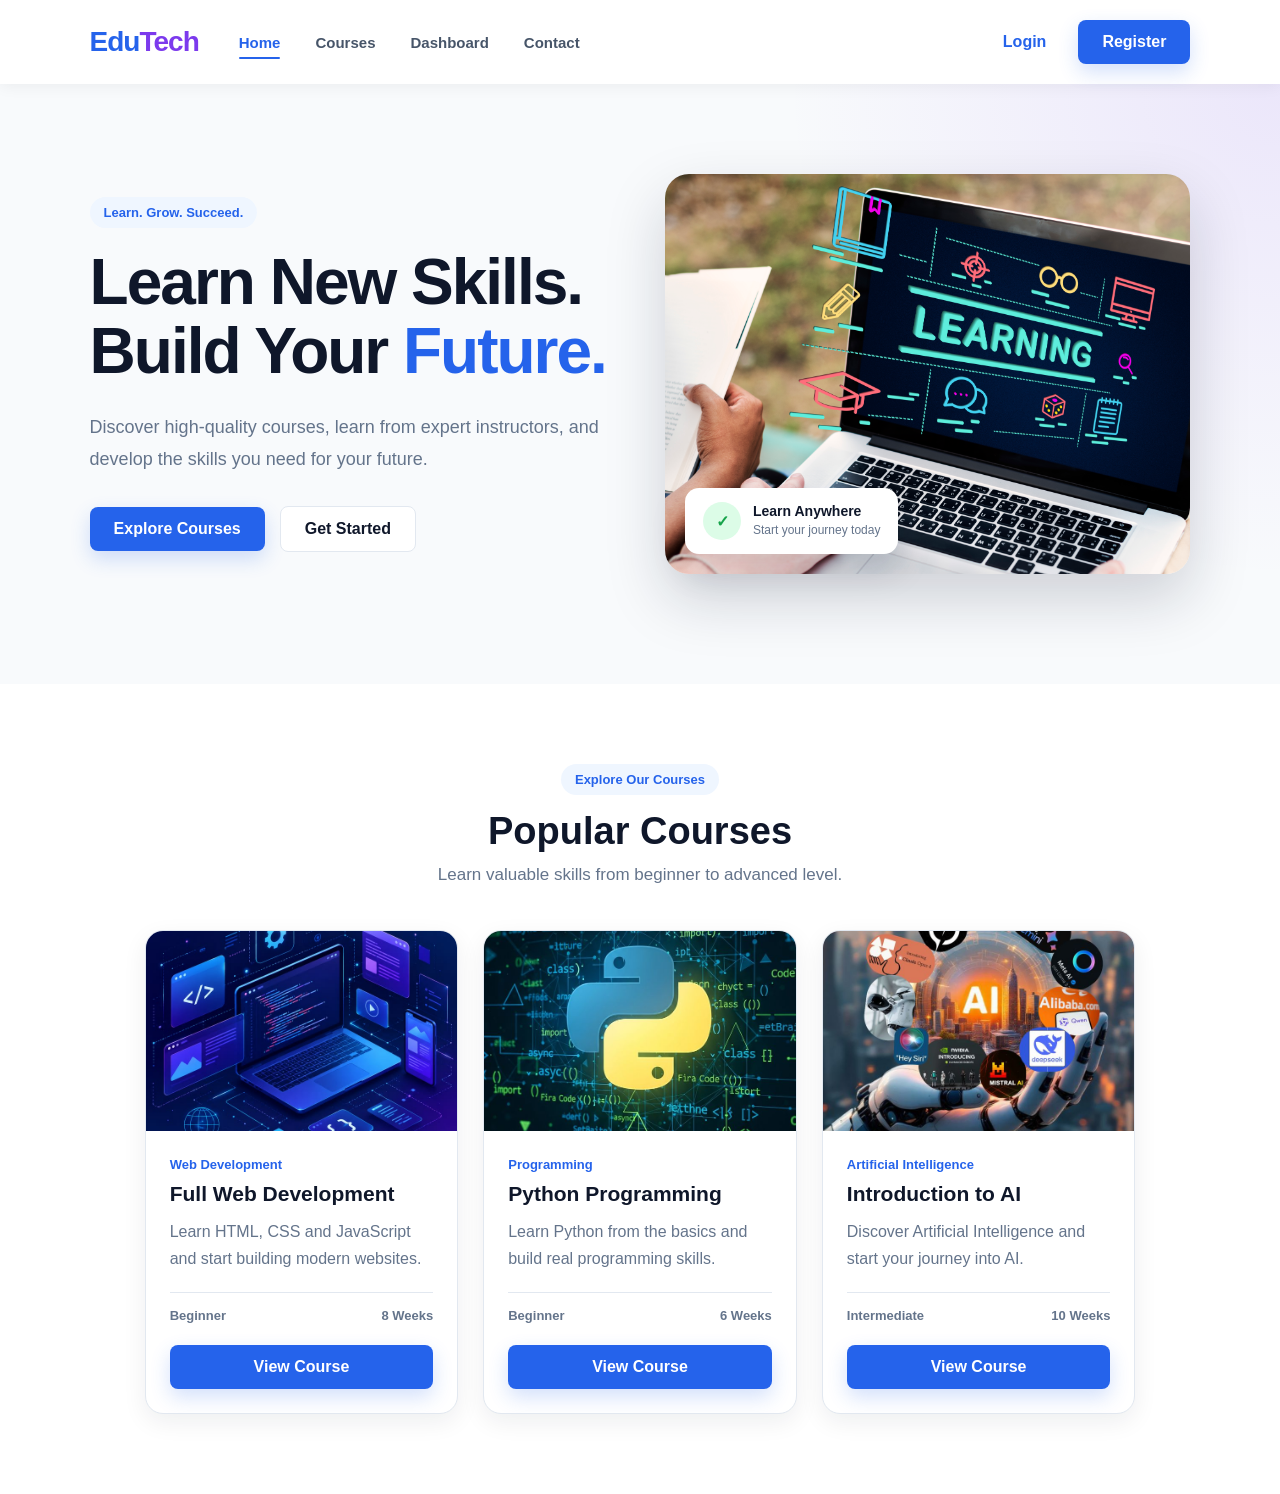
==== index.html @ b1b55caa "Initial EduTech project" ====
<!doctype html>
<html lang="en">
  <head>
    <meta charset="UTF-8" />

    <meta name="viewport" content="width=device-width, initial-scale=1.0" />

    <title>EduTech - Home</title>

    <link rel="stylesheet" href="css/style.css" />
  </head>

  <body>
    <!--===============navbar========-->
    <header class="navbar">
      <a href="index.html" class="logo"> Edu<span>Tech</span> </a>
      <nav class="nav-links">
        <a href="index.html" class="active">Home</a>
        <a href="courses.html">Courses</a>
        <a href="dashboard.html">Dashboard</a>
        <a href="contact.html">Contact</a>
      </nav>
      <div class="nav-buttons">
        <a href="login.html" class="btn-login"> Login </a>

        <a href="register.html" class="btn-primary"> Register </a>
      </div>
    </header>
    <!--===========hero=======-->
    <section class="hero">
      <div class="hero-content">
        <span class="hero-label"> Learn. Grow. Succeed. </span>
        <h1>
          Learn New Skills.<br />
          Build Your <span>Future.</span>
        </h1>

        <p>
          Discover high-quality courses, learn from expert instructors, and
          develop the skills you need for your future.
        </p>
        <div class="hero-buttons">
          <a href="courses.html" class="btn-primary"> Explore Courses </a>

          <a href="register.html" class="btn-secondary"> Get Started </a>
        </div>
      </div>

      <div class="hero-image">
        <div class="slider">
          <img
            src="images/slide1.jpg"
            alt="Students learning online"
            class="slide"
          />
        </div>

        <div class="hero-card">
          <div class="hero-card-icon">✓</div>

          <div>
            <strong>Learn Anywhere</strong>
            <p>Start your journey today</p>
          </div>
        </div>
      </div>
    </section>

    <!--===========The courses===========-->
    <section class="featured-courses">
      <div class="container">
        <div class="section-header">
          <span class="section-label"> Explore Our Courses </span>

          <h2>Popular Courses</h2>

          <p>Learn valuable skills from beginner to advanced level.</p>
        </div>

        <div class="course-list">
          <!-- Course 1 -->

          <div class="course-card">
            <div class="course-image">
              <img
                src="images/web-development.jpg"
                alt="Web Development Course"
              />
            </div>

            <div class="course-content">
              <span class="course-category"> Web Development </span>

              <h3>Full Web Development</h3>

              <p>
                Learn HTML, CSS and JavaScript and start building modern
                websites.
              </p>

              <div class="course-info">
                <span> Beginner </span>

                <span> 8 Weeks </span>
              </div>

              <a href="course-details.html" class="btn-primary">
                View Course
              </a>
            </div>
          </div>

          <!-- Course 2 -->

          <div class="course-card">
            <div class="course-image">
              <img src="images/python.jpg" alt="Python Programming Course" />
            </div>

            <div class="course-content">
              <span class="course-category"> Programming </span>

              <h3>Python Programming</h3>

              <p>
                Learn Python from the basics and build real programming skills.
              </p>

              <div class="course-info">
                <span> Beginner </span>

                <span> 6 Weeks </span>
              </div>

              <a href="course-details.html" class="btn-primary">
                View Course
              </a>
            </div>
          </div>

          <!-- Course 3 -->

          <div class="course-card">
            <div class="course-image">
              <img src="images/ai.jpg" alt="Artificial Intelligence Course" />
            </div>

            <div class="course-content">
              <span class="course-category"> Artificial Intelligence </span>

              <h3>Introduction to AI</h3>

              <p>
                Discover Artificial Intelligence and start your journey into AI.
              </p>

              <div class="course-info">
                <span> Intermediate </span>

                <span> 10 Weeks </span>
              </div>

              <a href="course-details.html" class="btn-primary">
                View Course
              </a>
            </div>
          </div>
        </div>
      </div>
    </section>
    <script src="js/main.js"></script>
  </body>
</html>
---- css/style.css ----
* {
  box-sizing: border-box;
}

body {
  margin: 0;
  font-family: Arial, sans-serif;
  color: #0f172a;
  background-color: #f8fafc;
}

a {
  text-decoration: none;
}

.navbar {
  display: flex;
  justify-content: space-between;
  align-items: center;
  padding: 20px 7%;
  background-color: #ffffff;
  position: relative;
  z-index: 1000;
  box-shadow: 0 2px 15px rgba(0, 0, 0, 0.06);
}

.logo {
  font-size: 28px;
  font-weight: 800;
  color: #2563eb;
  letter-spacing: -1px;
  margin-right: 40px;
}

.logo span {
  color: #7c3aed;
}

.nav-links {
  display: flex;
  gap: 35px;
  align-items: center;
  flex: 1;
}

.nav-links a {
  color: #475569;
  font-size: 15px;
  font-weight: 600;
  position: relative;
  transition: color 0.3s ease;
}

.nav-links a:hover,
.nav-links a.active {
  color: #2563eb;
}

.nav-links a.active::after {
  content: "";
  position: absolute;
  left: 0;
  bottom: -8px;
  width: 100%;
  height: 2px;
  background-color: #2563eb;
  border-radius: 10px;
}

.nav-buttons {
  display: flex;
  align-items: center;
  gap: 12px;
}

.btn-login {
  color: #2563eb;
  font-weight: 600;
  padding: 11px 20px;
  border-radius: 8px;
  transition: 0.3s ease;
}

.btn-login:hover {
  background-color: #eff6ff;
}

.btn-primary {
  display: inline-block;
  color: #ffffff;
  background-color: #2563eb;
  padding: 13px 24px;
  border-radius: 8px;
  font-weight: 700;
  transition: all 0.3s ease;
  box-shadow: 0 8px 20px rgba(37, 99, 235, 0.2);
}

.btn-primary:hover {
  background-color: #1d4ed8;
  transform: translateY(-2px);
  box-shadow: 0 12px 25px rgba(37, 99, 235, 0.28);
}

.hero {
  display: grid;
  grid-template-columns: 1fr 1fr;
  gap: 50px;
  align-items: center;
  padding: 70px 7% 90px;
  min-height: 600px;
  background:
    radial-gradient(
      circle at top right,
      rgba(124, 58, 237, 0.1),
      transparent 35%
    ),
    #f8fafc;
}

.hero-content {
  max-width: 650px;
}

.hero-label {
  display: inline-block;
  color: #2563eb;
  background-color: #eff6ff;
  padding: 8px 14px;
  border-radius: 50px;
  font-size: 13px;
  font-weight: 700;
  margin-bottom: 20px;
}

.hero h1 {
  font-size: clamp(42px, 5vw, 68px);
  line-height: 1.08;
  margin: 0 0 25px;
  color: #0f172a;
  font-weight: 800;
  letter-spacing: -2px;
}

.hero h1 span {
  color: #2563eb;
}

.hero p {
  font-size: 18px;
  line-height: 1.8;
  color: #64748b;
  max-width: 570px;
  margin: 0 0 30px;
}

.hero-buttons {
  display: flex;
  align-items: center;
  gap: 15px;
}

.btn-secondary {
  display: inline-block;
  color: #0f172a;
  background-color: #ffffff;
  border: 1px solid #e2e8f0;
  padding: 13px 24px;
  border-radius: 8px;
  font-weight: 700;
  transition: all 0.3s ease;
}

.btn-secondary:hover {
  background-color: #f8fafc;
  border-color: #2563eb;
  color: #2563eb;
  transform: translateY(-2px);
}

.hero-image {
  position: relative;
  display: flex;
  justify-content: center;
  align-items: center;
}

.hero-image img {
  width: 100%;
  max-width: 650px;
  height: 400px;
  object-fit: cover;
  border-radius: 24px;
  box-shadow: 0 25px 60px rgba(15, 23, 42, 0.18);
  display: block;
}

.hero-card {
  position: absolute;
  bottom: 20px;
  left: 20px;
  background-color: #ffffff;
  padding: 14px 18px;
  border-radius: 14px;
  display: flex;
  align-items: center;
  gap: 12px;
  box-shadow: 0 15px 35px rgba(15, 23, 42, 0.15);
}

.hero-card-icon {
  width: 38px;
  height: 38px;
  border-radius: 50%;
  display: flex;
  justify-content: center;
  align-items: center;
  background-color: #dcfce7;
  color: #16a34a;
  font-weight: 800;
}

.hero-card strong {
  display: block;
  color: #0f172a;
  font-size: 14px;
}

.hero-card p {
  margin: 3px 0 0;
  font-size: 12px;
  line-height: 1.4;
  color: #64748b;
}

.slider {
  width: 100%;
}

.slide {
  display: none;
}

.featured-courses {
  padding: 80px 7%;
  background-color: #ffffff;
}

.section-header {
  text-align: center;
  margin-bottom: 45px;
}

.section-label {
  display: inline-block;
  color: #2563eb;
  background-color: #eff6ff;
  padding: 8px 14px;
  border-radius: 50px;
  font-size: 13px;
  font-weight: 700;
  margin-bottom: 15px;
}

.section-header h2 {
  margin: 0 0 12px;
  font-size: 38px;
  color: #0f172a;
}

.section-header p {
  margin: 0 auto;
  color: #64748b;
  font-size: 17px;
  max-width: 600px;
}

.container {
  width: 90%;
  max-width: 1200px;
  margin: 0 auto;
}

.course-list {
  display: flex;
  justify-content: center;
  gap: 25px;
}

.course-card {
  width: 32%;
  background-color: #ffffff;
  border: 1px solid #e2e8f0;
  border-radius: 18px;
  overflow: hidden;
  box-shadow: 0 8px 25px rgba(15, 23, 42, 0.07);
  transition: all 0.3s ease;
}

.course-card:hover {
  transform: translateY(-8px);
  box-shadow: 0 18px 40px rgba(15, 23, 42, 0.12);
}

.course-image {
  width: 100%;
  height: 200px;
  overflow: hidden;
}

.course-image img {
  width: 100%;
  height: 100%;
  object-fit: cover;
  display: block;
  transition: transform 0.4s ease;
}

.course-card:hover .course-image img {
  transform: scale(1.05);
}

.course-content {
  padding: 24px;
}

.course-category {
  display: inline-block;
  color: #2563eb;
  font-size: 13px;
  font-weight: 700;
  margin-bottom: 10px;
}

.course-content h3 {
  margin: 0 0 12px;
  font-size: 21px;
  color: #0f172a;
}

.course-content p {
  margin: 0 0 20px;
  color: #64748b;
  line-height: 1.7;
}

.course-info {
  display: flex;
  justify-content: space-between;
  align-items: center;
  margin-bottom: 22px;
  padding-top: 15px;
  border-top: 1px solid #e2e8f0;
}

.course-info span {
  color: #64748b;
  font-size: 13px;
  font-weight: 600;
}

.course-card .btn-primary {
  width: 100%;
  text-align: center;
}

.courses-hero {
  text-align: center;
  padding: 80px 20px 60px;
  background-color: #f8fafc;
}

.courses-hero h1 {
  margin: 15px 0;
  font-size: 52px;
  color: #0f172a;
}

.courses-hero h1 span {
  color: #2563eb;
}

.courses-hero p {
  max-width: 650px;
  margin: 0 auto;
  color: #64748b;
  font-size: 18px;
  line-height: 1.8;
}

.all-courses {
  padding: 70px 7%;
  background-color: #ffffff;
}

.all-courses .course-list {
  display: grid;
  grid-template-columns: repeat(3, minmax(280px, 1fr));
  gap: 30px;
}

.all-courses .course-card {
  width: 100%;
}
.course-details {
  display: grid;
  grid-template-columns: 0.9fr 1.1fr;
  gap: 60px;
  align-items: center;
  padding: 80px 7%;
  background-color: #f8fafc;
  min-height: 650px;
}

.course-details-image img {
  width: 100%;
  height: 500px;
  object-fit: cover;
  border-radius: 24px;
  box-shadow: 0 25px 60px rgba(15, 23, 42, 0.15);
}

.course-details-content {
  max-width: 650px;
}

.course-details-content h1 {
  font-size: 52px;
  line-height: 1.1;
  margin: 15px 0 25px;
  color: #0f172a;
}

.course-description {
  color: #64748b;
  font-size: 18px;
  line-height: 1.8;
  margin-bottom: 30px;
}

.course-meta {
  display: flex;
  gap: 40px;
  padding: 20px 0;
  margin-bottom: 30px;
  border-top: 1px solid #e2e8f0;
  border-bottom: 1px solid #e2e8f0;
}

.course-meta div {
  display: flex;
  flex-direction: column;
  gap: 6px;
}

.course-meta strong {
  color: #0f172a;
  font-size: 14px;
}

.course-meta span {
  color: #64748b;
  font-size: 14px;
}

.course-details-content h2 {
  font-size: 24px;
  margin-bottom: 15px;
  color: #0f172a;
}

.course-topics {
  padding-left: 20px;
  margin-bottom: 30px;
}

.course-topics li {
  color: #64748b;
  margin-bottom: 10px;
  line-height: 1.6;
}

.course-action {
  display: flex;
  gap: 15px;
  align-items: center;
}
.auth-section {
  min-height: 700px;
  display: flex;
  justify-content: center;
  align-items: center;
  padding: 70px 20px;
  background:
    radial-gradient(
      circle at top right,
      rgba(124, 58, 237, 0.1),
      transparent 35%
    ),
    #f8fafc;
}

.auth-container {
  width: 100%;
  max-width: 500px;
  background-color: #ffffff;
  padding: 40px;
  border-radius: 20px;
  box-shadow: 0 20px 50px rgba(15, 23, 42, 0.1);
}

.auth-header {
  text-align: center;
  margin-bottom: 30px;
}

.auth-header h1 {
  margin: 15px 0 10px;
  font-size: 40px;
  color: #0f172a;
}

.auth-header h1 span {
  color: #2563eb;
}

.auth-header p {
  margin: 0;
  color: #64748b;
  line-height: 1.6;
}

.auth-form {
  display: flex;
  flex-direction: column;
  gap: 20px;
}

.form-group {
  display: flex;
  flex-direction: column;
  gap: 8px;
}

.form-group label {
  font-size: 14px;
  font-weight: 700;
  color: #0f172a;
}

.form-group input {
  width: 100%;
  padding: 13px 15px;
  border: 1px solid #cbd5e1;
  border-radius: 8px;
  font-size: 15px;
  outline: none;
  transition: 0.3s ease;
}

.form-group input:focus {
  border-color: #2563eb;
  box-shadow: 0 0 0 3px rgba(37, 99, 235, 0.1);
}

.form-group small {
  min-height: 17px;
  color: #dc2626;
  font-size: 12px;
}

.auth-button {
  width: 100%;
  border: none;
  cursor: pointer;
  font-size: 15px;
}

.form-message {
  min-height: 20px;
  text-align: center;
  font-weight: 600;
}

.auth-switch {
  text-align: center;
  color: #64748b;
  margin: 0;
}

.auth-switch a {
  color: #2563eb;
  font-weight: 700;
}
.dashboard {
  padding: 70px 7%;
  background-color: #f8fafc;
  min-height: 700px;
}

.dashboard-header {
  margin-bottom: 45px;
}

.dashboard-header h1 {
  margin: 15px 0 10px;
  font-size: 48px;
  color: #0f172a;
}

.dashboard-header h1 span {
  color: #2563eb;
}

.dashboard-header p {
  margin: 0;
  color: #64748b;
  font-size: 17px;
}

.dashboard-stats {
  display: grid;
  grid-template-columns: repeat(3, 1fr);
  gap: 20px;
  margin-bottom: 50px;
}

.stat-card {
  background-color: #ffffff;
  padding: 25px;
  border-radius: 16px;
  border: 1px solid #e2e8f0;
  box-shadow: 0 8px 25px rgba(15, 23, 42, 0.06);
}

.stat-card h3 {
  margin: 0 0 8px;
  font-size: 32px;
  color: #2563eb;
}

.stat-card p {
  margin: 0;
  color: #64748b;
  font-weight: 600;
}

.dashboard-section h2 {
  margin-bottom: 25px;
  font-size: 28px;
  color: #0f172a;
}

.dashboard-course-list {
  display: grid;
  grid-template-columns: repeat(2, 1fr);
  gap: 25px;
}

.dashboard-course-card {
  display: flex;
  background-color: #ffffff;
  border-radius: 18px;
  overflow: hidden;
  border: 1px solid #e2e8f0;
  box-shadow: 0 8px 25px rgba(15, 23, 42, 0.07);
}

.dashboard-course-card > img {
  width: 220px;
  object-fit: cover;
}

.dashboard-course-content {
  padding: 25px;
  flex: 1;
}

.dashboard-course-content h3 {
  margin: 8px 0 10px;
  font-size: 21px;
  color: #0f172a;
}

.dashboard-course-content p {
  margin: 0 0 10px;
  color: #64748b;
}

.progress-bar {
  width: 100%;
  height: 8px;
  background-color: #e2e8f0;
  border-radius: 10px;
  overflow: hidden;
  margin-bottom: 20px;
}

.progress {
  height: 100%;
  background-color: #2563eb;
  border-radius: 10px;
}
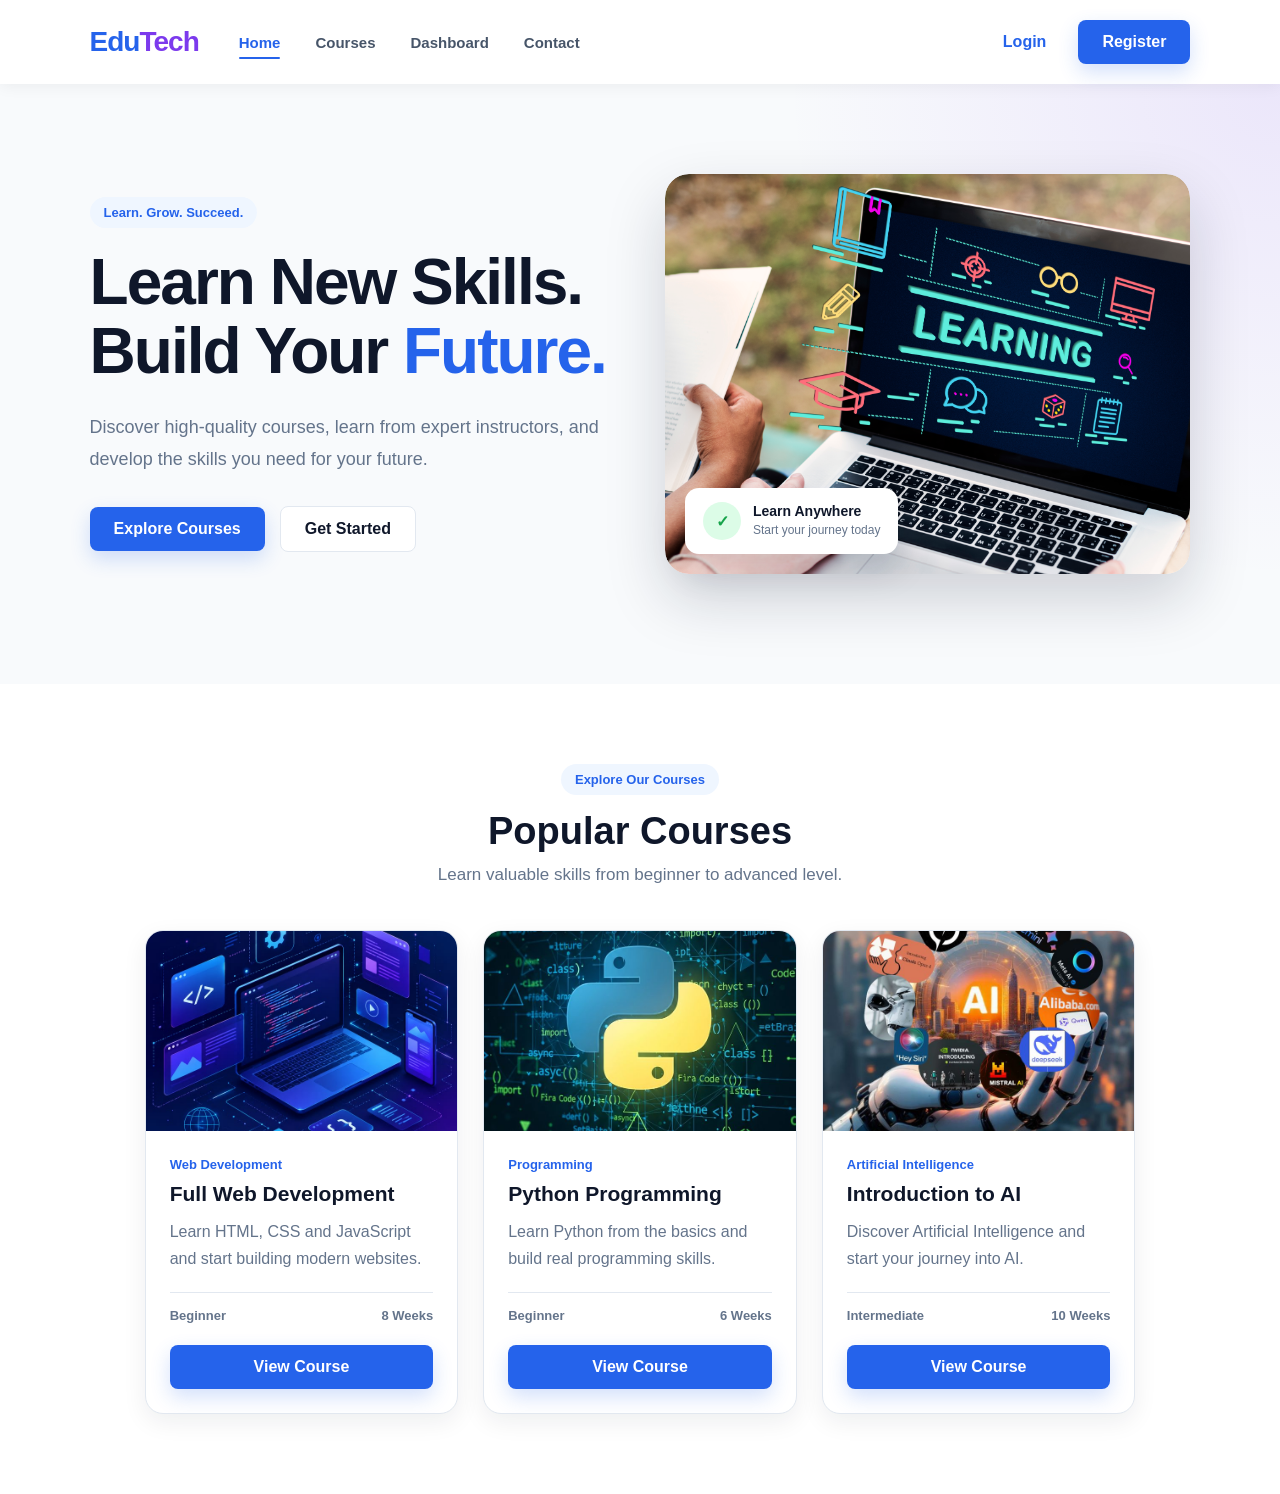
==== commit 21abd510: "Update index.html" ====
--- a/index.html
+++ b/index.html
@@ -2,11 +2,8 @@
 <html lang="en">
   <head>
     <meta charset="UTF-8" />
-
     <meta name="viewport" content="width=device-width, initial-scale=1.0" />
-
     <title>EduTech - Home</title>
-
     <link rel="stylesheet" href="css/style.css" />
   </head>
 
@@ -22,10 +19,10 @@
       </nav>
       <div class="nav-buttons">
         <a href="login.html" class="btn-login"> Login </a>
-
         <a href="register.html" class="btn-primary"> Register </a>
       </div>
     </header>
+
     <!--===========hero=======-->
     <section class="hero">
       <div class="hero-content">
@@ -41,7 +38,6 @@
         </p>
         <div class="hero-buttons">
           <a href="courses.html" class="btn-primary"> Explore Courses </a>
-
           <a href="register.html" class="btn-secondary"> Get Started </a>
         </div>
       </div>
@@ -53,11 +49,20 @@
             alt="Students learning online"
             class="slide"
           />
+          <img
+            src="images/slide2.jpg"
+            alt="Online education"
+            class="slide"
+          />
+          <img
+            src="images/slide3.jpg"
+            alt="Technology education"
+            class="slide"
+          />
         </div>
 
         <div class="hero-card">
           <div class="hero-card-icon">✓</div>
-
           <div>
             <strong>Learn Anywhere</strong>
             <p>Start your journey today</p>
@@ -71,15 +76,12 @@
       <div class="container">
         <div class="section-header">
           <span class="section-label"> Explore Our Courses </span>
-
           <h2>Popular Courses</h2>
-
           <p>Learn valuable skills from beginner to advanced level.</p>
         </div>
 
         <div class="course-list">
           <!-- Course 1 -->
-
           <div class="course-card">
             <div class="course-image">
               <img
@@ -87,80 +89,60 @@
                 alt="Web Development Course"
               />
             </div>
-
             <div class="course-content">
               <span class="course-category"> Web Development </span>
-
               <h3>Full Web Development</h3>
-
               <p>
                 Learn HTML, CSS and JavaScript and start building modern
                 websites.
               </p>
-
               <div class="course-info">
                 <span> Beginner </span>
-
                 <span> 8 Weeks </span>
               </div>
-
-              <a href="course-details.html" class="btn-primary">
+              <a href="course-details.html?courseId=web" class="btn-primary">
                 View Course
               </a>
             </div>
           </div>
 
           <!-- Course 2 -->
-
           <div class="course-card">
             <div class="course-image">
               <img src="images/python.jpg" alt="Python Programming Course" />
             </div>
-
             <div class="course-content">
               <span class="course-category"> Programming </span>
-
               <h3>Python Programming</h3>
-
               <p>
                 Learn Python from the basics and build real programming skills.
               </p>
-
               <div class="course-info">
                 <span> Beginner </span>
-
                 <span> 6 Weeks </span>
               </div>
-
-              <a href="course-details.html" class="btn-primary">
+              <a href="course-details.html?courseId=python" class="btn-primary">
                 View Course
               </a>
             </div>
           </div>
 
           <!-- Course 3 -->
-
           <div class="course-card">
             <div class="course-image">
               <img src="images/ai.jpg" alt="Artificial Intelligence Course" />
             </div>
-
             <div class="course-content">
               <span class="course-category"> Artificial Intelligence </span>
-
               <h3>Introduction to AI</h3>
-
               <p>
                 Discover Artificial Intelligence and start your journey into AI.
               </p>
-
               <div class="course-info">
                 <span> Intermediate </span>
-
                 <span> 10 Weeks </span>
               </div>
-
-              <a href="course-details.html" class="btn-primary">
+              <a href="course-details.html?courseId=ai" class="btn-primary">
                 View Course
               </a>
             </div>
@@ -168,6 +150,7 @@
         </div>
       </div>
     </section>
+
     <script src="js/main.js"></script>
   </body>
 </html>
--- a/css/style.css
+++ b/css/style.css
@@ -206,6 +206,7 @@
   align-items: center;
   gap: 12px;
   box-shadow: 0 15px 35px rgba(15, 23, 42, 0.15);
+  z-index: 2;
 }
 
 .hero-card-icon {
@@ -233,12 +234,26 @@
   color: #64748b;
 }
 
+/* Slider: sits inside .hero-image, same box size as a single hero image.
+   Slides are stacked absolutely and crossfaded via the .active class. */
 .slider {
-  width: 100%;
+  position: relative;
+  width: 100%;
+  max-width: 650px;
+  height: 400px;
+  border-radius: 24px;
+  overflow: hidden;
+  box-shadow: 0 25px 60px rgba(15, 23, 42, 0.18);
 }
 
 .slide {
-  display: none;
+  position: absolute;
+  top: 0;
+  left: 0;
+  width: 100%;
+  height: 100%;
+  object-fit: cover;
+  display: none; /* main.js toggles this to "block" on the current slide */
 }
 
 .featured-courses {
@@ -701,3 +716,230 @@
   background-color: #2563eb;
   border-radius: 10px;
 }
+.contact-section {
+  padding: 80px 7%;
+  background-color: #f8fafc;
+  min-height: 700px;
+}
+
+.contact-header {
+  text-align: center;
+  margin-bottom: 50px;
+}
+
+.contact-header h1 {
+  font-size: 50px;
+  margin: 15px 0;
+  color: #0f172a;
+}
+
+.contact-header h1 span {
+  color: #2563eb;
+}
+
+.contact-header p {
+  max-width: 650px;
+  margin: 0 auto;
+  color: #64748b;
+  font-size: 17px;
+  line-height: 1.8;
+}
+
+.contact-container {
+  max-width: 1100px;
+  margin: 0 auto;
+  display: grid;
+  grid-template-columns: 0.8fr 1.2fr;
+  gap: 40px;
+}
+
+.contact-info {
+  display: flex;
+  flex-direction: column;
+  gap: 20px;
+}
+
+.contact-card {
+  display: flex;
+  align-items: center;
+  gap: 18px;
+  padding: 25px;
+  background-color: #ffffff;
+  border: 1px solid #e2e8f0;
+  border-radius: 16px;
+  box-shadow: 0 8px 25px rgba(15, 23, 42, 0.06);
+}
+
+.contact-icon {
+  width: 50px;
+  height: 50px;
+  border-radius: 12px;
+  display: flex;
+  justify-content: center;
+  align-items: center;
+  background-color: #eff6ff;
+  color: #2563eb;
+  font-size: 20px;
+  font-weight: 700;
+}
+
+.contact-card h3 {
+  margin: 0 0 6px;
+  color: #0f172a;
+}
+
+.contact-card p {
+  margin: 0;
+  color: #64748b;
+}
+
+.contact-form-container {
+  background-color: #ffffff;
+  padding: 35px;
+  border-radius: 18px;
+  border: 1px solid #e2e8f0;
+  box-shadow: 0 8px 25px rgba(15, 23, 42, 0.06);
+}
+
+.contact-form {
+  display: flex;
+  flex-direction: column;
+  gap: 20px;
+}
+
+.contact-form textarea {
+  width: 100%;
+  padding: 13px 15px;
+  border: 1px solid #cbd5e1;
+  border-radius: 8px;
+  font-size: 15px;
+  resize: vertical;
+  outline: none;
+  font-family: Arial, sans-serif;
+  transition: 0.3s ease;
+}
+
+.contact-form textarea:focus {
+  border-color: #2563eb;
+  box-shadow: 0 0 0 3px rgba(37, 99, 235, 0.1);
+}
+
+.contact-button {
+  border: none;
+  cursor: pointer;
+  font-size: 15px;
+}
+.admin-section {
+  padding: 70px 7%;
+  background-color: #f8fafc;
+  min-height: 700px;
+}
+
+.admin-header {
+  margin-bottom: 40px;
+}
+
+.admin-header h1 {
+  margin: 15px 0 10px;
+  font-size: 48px;
+  color: #0f172a;
+}
+
+.admin-header h1 span {
+  color: #2563eb;
+}
+
+.admin-header p {
+  margin: 0;
+  color: #64748b;
+  font-size: 17px;
+}
+
+.admin-layout {
+  display: grid;
+  grid-template-columns: 0.8fr 1.2fr;
+  gap: 30px;
+}
+
+.admin-form-container,
+.admin-courses-container {
+  background-color: #ffffff;
+  padding: 30px;
+  border-radius: 18px;
+  border: 1px solid #e2e8f0;
+  box-shadow: 0 8px 25px rgba(15, 23, 42, 0.06);
+}
+
+.admin-form-container h2,
+.admin-courses-container h2 {
+  margin-top: 0;
+  margin-bottom: 25px;
+  color: #0f172a;
+}
+
+.admin-form {
+  display: flex;
+  flex-direction: column;
+  gap: 18px;
+}
+
+.admin-form select {
+  width: 100%;
+  padding: 13px 15px;
+  border: 1px solid #cbd5e1;
+  border-radius: 8px;
+  background-color: #ffffff;
+  font-size: 15px;
+  outline: none;
+}
+
+.admin-course-list {
+  display: flex;
+  flex-direction: column;
+  gap: 15px;
+}
+
+.admin-course-item {
+  display: flex;
+  justify-content: space-between;
+  align-items: center;
+  gap: 15px;
+  padding: 18px;
+  border: 1px solid #e2e8f0;
+  border-radius: 12px;
+}
+
+.admin-course-item h3 {
+  margin: 0 0 5px;
+  color: #0f172a;
+}
+
+.admin-course-item p {
+  margin: 0;
+  color: #64748b;
+  font-size: 14px;
+}
+
+.admin-course-actions {
+  display: flex;
+  gap: 8px;
+}
+
+.admin-edit-button,
+.admin-delete-button {
+  border: none;
+  padding: 9px 14px;
+  border-radius: 7px;
+  cursor: pointer;
+  font-weight: 600;
+}
+
+.admin-edit-button {
+  background-color: #eff6ff;
+  color: #2563eb;
+}
+
+.admin-delete-button {
+  background-color: #fef2f2;
+  color: #dc2626;
+}
